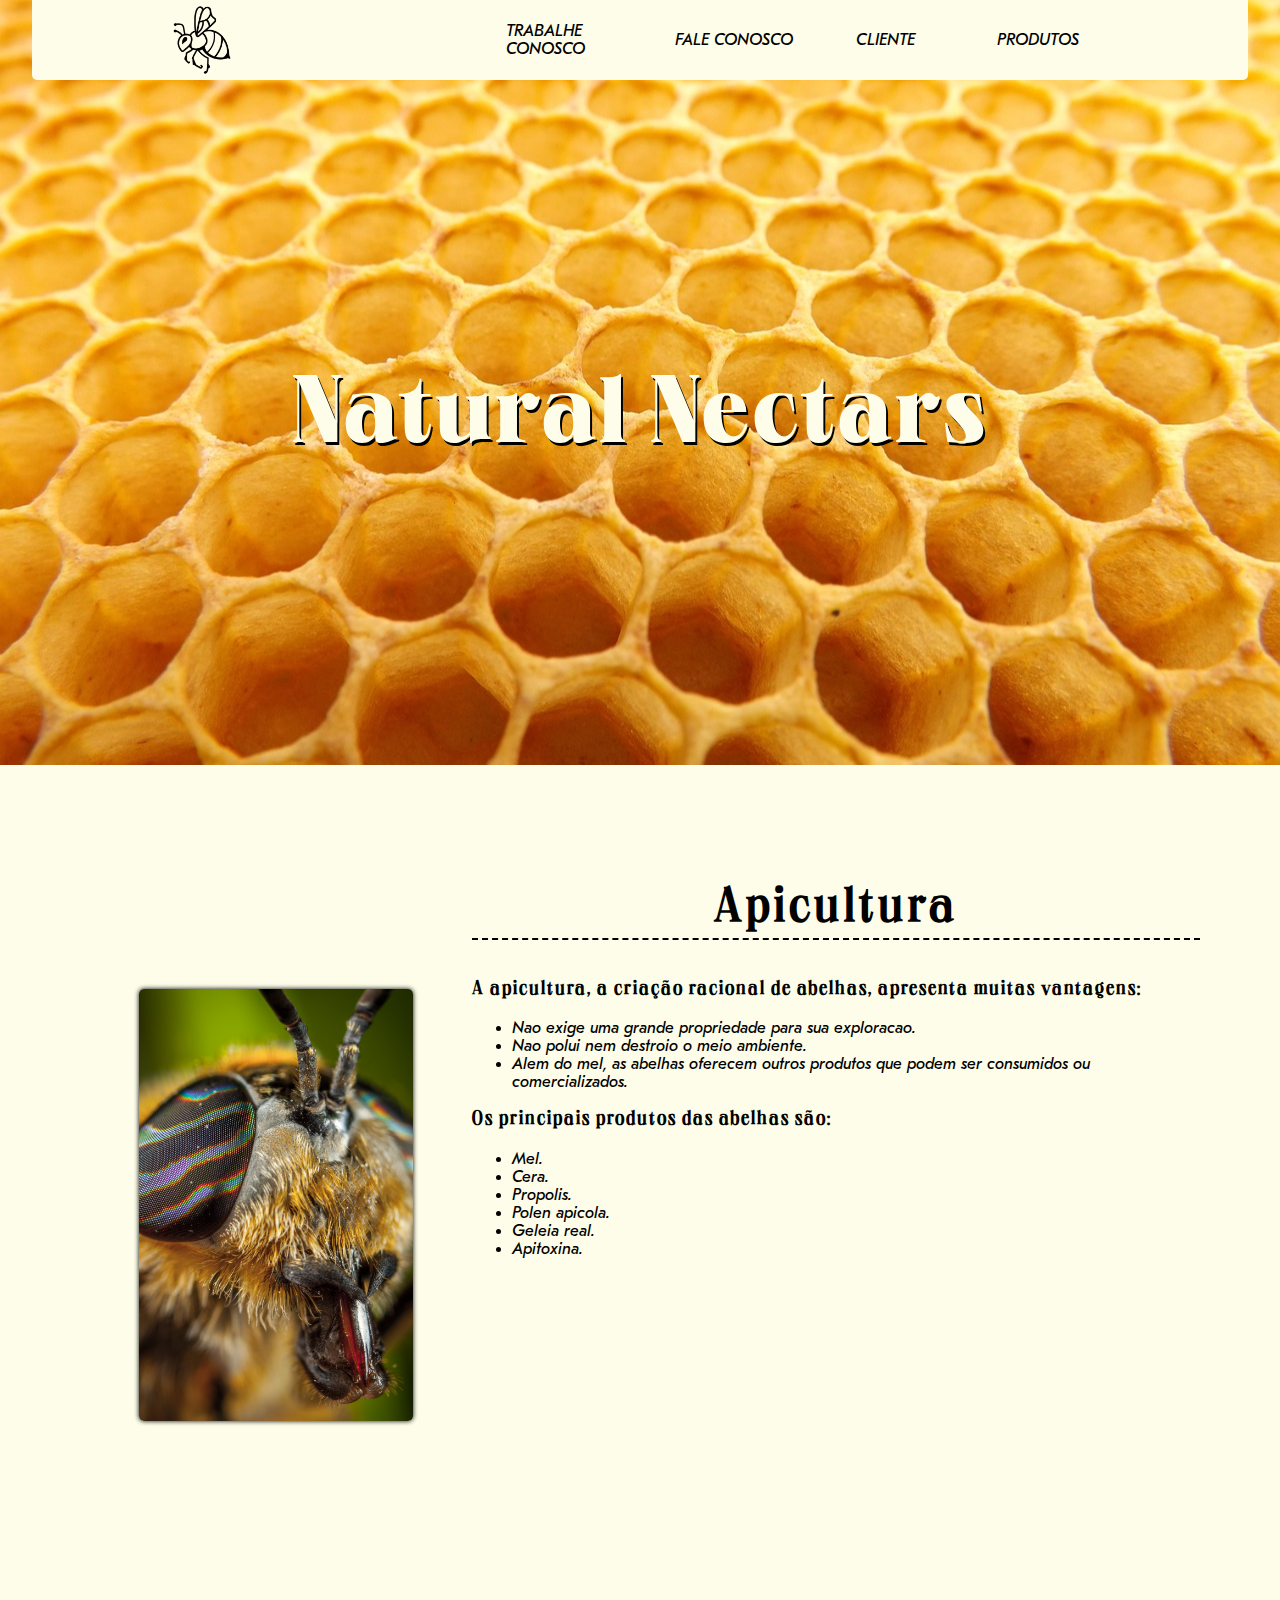
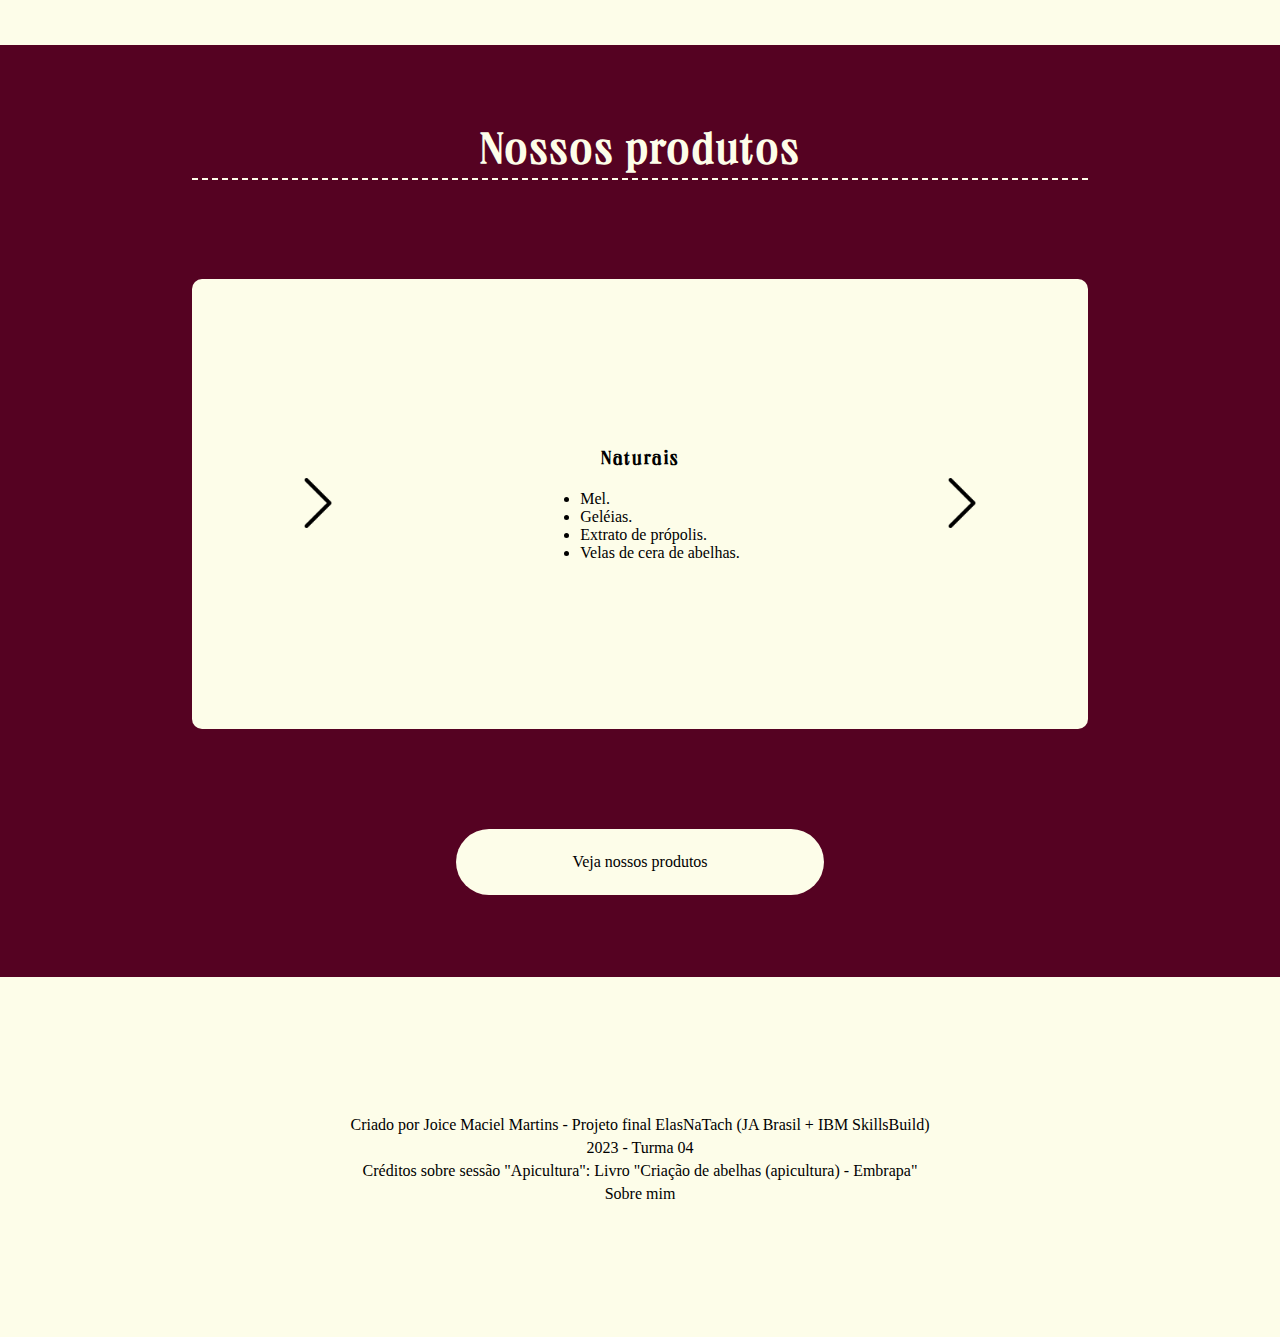
==== index.html @ b68b7474 "adicionado imagens de produtos" ====
<!DOCTYPE html>
<html lang="pt-br">
<head>
    <meta charset="UTF-8">
    <meta name="viewport" content="width=device-width, initial-scale=1.0">
    <link rel="shortcut icon" href="pets/foto perfil.png">

    <link rel="stylesheet" href="assets/estilos/root/root.css">

    <!-- Estilo cabeçalho -->
    <link rel="stylesheet" href="assets/estilos/cabecalho/cabecalho.css">
    <link rel="stylesheet" href="assets/estilos/cabecalho/menu-navegacao.css">
    <link rel="stylesheet" href="assets/estilos/cabecalho/menu-navegacao-lista.css">
    <link rel="stylesheet" href="assets/estilos/cabecalho/cabecalho-img.css">
    <link rel="stylesheet" href="assets/estilos/cabecalho/menu-navegacao-lista__item.css">
    <link rel="stylesheet" href="assets/estilos/cabecalho/container-titulo.css">
    <link rel="stylesheet" href="assets/estilos/cabecalho/titulo-pagina.css">

    <!-- Estilo apicultura -->
    <link rel="stylesheet" href="assets/estilos/index/apicultura/apicultura.css">
    <link rel="stylesheet" href="assets/estilos/index/apicultura/apicultura-texto.css">
    <link rel="stylesheet" href="assets/estilos/index/apicultura/apicultura-titulo.css">
    <link rel="stylesheet" href="assets/estilos/index/apicultura/container-descricao-apicultura.css">
    <link rel="stylesheet" href="assets/estilos/index/apicultura/container-imagem-abelha.css">
    <link rel="stylesheet" href="assets/estilos/index/apicultura/imagem-abelha.css">
    <link rel="stylesheet" href="assets/estilos/index/apicultura/lista-produtos-abelha__item.css">
    <link rel="stylesheet" href="assets/estilos/index/apicultura/lista-vantagens__item.css">

    <!-- Estilo nossos produtos -->
    <link rel="stylesheet" href="assets/estilos/index/nossos-produtos/nossos-produtos.css">
    <link rel="stylesheet" href="assets/estilos/index/nossos-produtos/nossos-produtos__titulo.css">
    <link rel="stylesheet" href="assets/estilos/index/nossos-produtos/container-produtos.css">
    <link rel="stylesheet" href="assets/estilos/index/nossos-produtos/container-slider.css">
    <link rel="stylesheet" href="assets/estilos/index/nossos-produtos/container-produto.css">
    <link rel="stylesheet" href="assets/estilos/index/nossos-produtos/veja-nossos-produtos.css">
    <link rel="stylesheet" href="assets/estilos/index/nossos-produtos/veja-nossos-produtos__link.css">
    <link rel="stylesheet" href="assets/estilos/index/nossos-produtos/imagem-produto1.css">
    <link rel="stylesheet" href="assets/estilos/index/nossos-produtos/titulo-naturais.css">
    <link rel="stylesheet" href="assets/estilos/index/nossos-produtos/button.css">

    <!-- Estilo rodapé-->
    <link rel="stylesheet" href="assets/estilos/rodape/rodape.css">
    <link rel="stylesheet" href="assets/estilos/rodape/container-rodape.css">

    <title>Natural Nectars</title>
</head>
<body>
    <header class="cabecalho">
        <nav class="menu-navegacao">
            <img src="assets/imagens/bee.png" class="cabecalho-img">

            <ul class="menu-navegacao-lista">
                <li class="menu-navegacao-lista__item"><a href="trabalhe-conosco.html">Trabalhe conosco</a></li>
                <li class="menu-navegacao-lista__item"><a href="fale-conosco.html">Fale conosco</a></li>
                <li class="menu-navegacao-lista__item"><a href="cliente.html">Cliente</a></li>
                <li class="menu-navegacao-lista__item"><a href="produtos.html">Produtos</a></li>
            </ul>
        </nav>
        <div class="container-titulo">
            <h1 class="titulo-pagina">Natural Nectars</h1>
        </div>
    </header>
    <main>
        <article class="apicultura">
            <div class="container-imagem-abelha">
                <div class="imagem-abelha"></div>
            </div>
            <div class="container-descricao-apicultura">
                <h2 class="apicultura-titulo">Apicultura</h2>
                <h3 class="vantagens-titulo">
                    A apicultura, a criação racional de abelhas, apresenta muitas vantagens:
                </h3>
                <ul class="lista-vantagens">
                    <li class="lista-vantagens__item">
                        Não exige uma grande propriedade para sua exploração.
                    </li>
                    <li class="lista-vantagens__item">
                        Não polui nem destróio o meio ambiente.
                    </li>
                    <li class="lista-vantagens__item">
                        Além do mel, as abelhas oferecem outros produtos que podem ser consumidos ou comercializados.
                    </li>
                </ul>
                <h3 class="principais-produtos-titulo">
                    Os principais produtos das abelhas são:
                </h3>
                <ul class="lista-produtos-abelha">
                    <li class="lista-produtos-abelha__item">Mel.</li>
                    <li class="lista-produtos-abelha__item">Cera.</li>
                    <li class="lista-produtos-abelha__item">Própolis.</li>
                    <li class="lista-produtos-abelha__item">Pólen apícola.</li>
                    <li class="lista-produtos-abelha__item">Geléia real.</li>
                    <li class="lista-produtos-abelha__item">Apitoxina.</li>
                </ul>
            </div>
        </article>

        <article class="nossos-produtos">
            <h2 class="nossos-produtos__titulo">Nossos produtos</h2>

            <div class="container-slider">
                <button><img src="assets/imagens/proximo.png"></button>
                <div class="container-produtos">
                    <div class="container-produto">
                        <div class="container-imagem-produto">
                            <div class="imagem-produto1"></div>
                        </div>
                        <div class="container-descricao">
                            <h3 class="titulo-naturais">Naturais</h3>
                            <ul>
                                <li>Mel.</li>
                                <li>Geléias.</li>
                                <li>Extrato de própolis.</li>
                                <li>Velas de cera de abelhas.</li>
                            </ul>
                        </div>
                    </div>
                </div>
                <button><img src="assets/imagens/proximo.png" width="100px"></button>
            </div>

            <div class="veja-nossos-produtos">
                <a class="veja-nossos-produtos__link">Veja nossos produtos</a>
            </div>
        </article>
    </main>
    <footer class="rodape">
        <div class="container-rodape">
            <p>Criado por Joice Maciel Martins - Projeto final ElasNaTach (JA Brasil + IBM SkillsBuild)</p>
            <p>2023 - Turma 04</p>
            <p>Créditos sobre sessão "Apicultura": Livro "Criação de abelhas (apicultura) - Embrapa"</p>
            <p>Sobre mim</p>
        </div>
    </footer>
</body>
</html>
---- assets/estilos/root/root.css ----
body {
    margin: 0;
    box-sizing: border-box;
    background-color: #fdfde9;
}

h1, h2, h3 {
    font-family: 'PPNeueWorld-regular';
}

h3 {
    letter-spacing: 2px;
}

@font-face {
    font-family: 'PPNeueWorld-regular';
    src: url(../../../fonts/PPNeueWorld-Regular.otf);
}
---- assets/estilos/cabecalho/cabecalho.css ----
.cabecalho {
    height: 85vh;
    background-image: url(../../imagens/honeycomb-530987_1280.jpg);
    background-position: center;
    background-size: cover;
    display: flex;
    flex-direction: column;
    align-items: center;
}
---- assets/estilos/cabecalho/menu-navegacao.css ----
.menu-navegacao {
    display: flex;
    align-items: center;
    background-color: #fdfde9;
    width: 95%;
    height: 80px;
    border-bottom-left-radius: 5px;
    border-bottom-right-radius: 5px;
    justify-content: space-around;
}
---- assets/estilos/cabecalho/menu-navegacao-lista.css ----
.menu-navegacao-lista {
    display: flex;
    list-style-type: none;
    padding-left: 0;
    width: 50%;
}
---- assets/estilos/cabecalho/cabecalho-img.css ----
.cabecalho-img {
    width: 70px;
    height: 70px;
}
---- assets/estilos/cabecalho/menu-navegacao-lista__item.css ----
.menu-navegacao-lista__item {
    width: calc(100% / 4);
    display: flex;
    justify-content: center;
    align-items: center;
    font-family: 'GT-Eest-regular';
    text-transform: uppercase;
}

.menu-navegacao-lista__item a {
    text-decoration: none;
    color: black;
}

.menu-navegacao-lista__item a:visited {
    text-decoration: none;
    color: black;
}

@font-face {
    font-family: "GT-Eest-regular";
    src: url(../../fonts/GT-Eesti-Text-Regular-Italic-Trial.woff2);
}
---- assets/estilos/cabecalho/container-titulo.css ----
.container-titulo {
    flex-grow: 1;
    display: flex;
    align-items: center;
    justify-content: center;
}
---- assets/estilos/cabecalho/titulo-pagina.css ----
.titulo-pagina {
    font-family: 'PPNeueWorld-ultra';
    letter-spacing: 3px;
    text-align: center;
    font-size: 6rem;
    color: #fdfde9;
    text-shadow: 2px 3px 0px black;
}

@font-face {
    font-family: 'PPNeueWorld-ultra';
    src: url(../../fonts/PPNeueWorld-SemiCondensedUltrabold.otf);
}

@media screen and (max-width: 480px) {
    .titulo-pagina {
        font-size: 2rem;
    }
}
---- assets/estilos/index/apicultura/apicultura.css ----
.apicultura {
    padding: 5rem;
    display: flex;
    height: 80vh;
}
---- assets/estilos/index/apicultura/apicultura-titulo.css ----
.apicultura-titulo {
    font-family: 'PPNeueWorld-regular';
    letter-spacing: 5px;
    font-size: 3rem;
    text-align: center;
    border-bottom: 2px dashed black;
}

@font-face {
    font-family: 'PPNeueWorld-regular';
    src: url(../../../fonts/PPNeueWorld-Regular.otf);
}
---- assets/estilos/index/apicultura/container-descricao-apicultura.css ----
.container-descricao-apicultura {
    width: 65%;
}
---- assets/estilos/index/apicultura/container-imagem-abelha.css ----
.container-imagem-abelha {
    width: 35%;
    display: flex;
    justify-content: center;
    align-items: center;
}
---- assets/estilos/index/apicultura/imagem-abelha.css ----
.imagem-abelha {
    width: 70%;
    height: 60%;
    background-image: url(../../../imagens/pexels-egor-kamelev-774242.jpg);
    background-position: center;
    background-size: cover;
    border-radius: 5px;
    box-shadow: 0px 0px 5px black;
}
---- assets/estilos/index/apicultura/lista-produtos-abelha__item.css ----
.lista-produtos-abelha__item {
    font-family: "GT-Eest-regular";

}

@font-face {
    font-family: "GT-Eest-regular";
    src: url(../../../fonts/GT-Eesti-Text-Regular-Italic-Trial.woff2);
}
---- assets/estilos/index/apicultura/lista-vantagens__item.css ----
.lista-vantagens__item {
    font-family: "GT-Eest-regular";
}

@font-face {
    font-family: "GT-Eest-regular";
    src: url(../../fonts/GT-Eesti-Text-Regular-Italic-Trial.woff2);
}
---- assets/estilos/index/nossos-produtos/nossos-produtos.css ----
.nossos-produtos {
    display: flex;
    flex-direction: column;
    justify-content:space-around;
    align-items: center;
    height: 100vh;
    background-color: #550222;
    padding-bottom: 2rem;
}
---- assets/estilos/index/nossos-produtos/nossos-produtos__titulo.css ----
.nossos-produtos__titulo {
    color: #fdfde9;
    font-size: 2.7rem;
    letter-spacing: 3px;
    margin-bottom: 0;
    width: 70%;
    text-align: center;
    border-bottom: 2px dashed #fdfde9;
}
---- assets/estilos/index/nossos-produtos/container-produtos.css ----
.container-produto {
    width: 100%;
}
---- assets/estilos/index/nossos-produtos/container-slider.css ----
.container-slider {
        display: flex;
        background-color: #fdfde9;
        border-radius: 10px;
        width: 70%;
        height: 50%;
        align-items: center;
        justify-content: space-around;
}
---- assets/estilos/index/nossos-produtos/container-produto.css ----
.container-produto {
    display: flex;
}
---- assets/estilos/index/nossos-produtos/veja-nossos-produtos.css ----
.veja-nossos-produtos {
  width: 25%;
  background-color: #fdfde9;
  padding: 1.5rem;
  border-radius: 100px;
  display: flex;
  justify-content: center;
}
---- assets/estilos/index/nossos-produtos/imagem-produto1.css ----
.imagem-produto1 {
    width: 100%;
    height: 100px;
    background-image: url(../../../imagens/honeycomb-530987_1280.jpg);
    background-size: cover;
}
---- assets/estilos/index/nossos-produtos/titulo-naturais.css ----
.titulo-naturais {
    text-align: center;
}
---- assets/estilos/index/nossos-produtos/button.css ----
button{
    background: transparent;
    border: none;
}

button img {
    width: 50px;
    height: 50px;
}
---- assets/estilos/rodape/rodape.css ----
.rodape {
    height: 40vh;
    display: flex;
    justify-content: center;
    align-items: center;
    background-color: #fdfde9;
}
---- assets/estilos/rodape/container-rodape.css ----
.container-rodape {
    display: flex;
    flex-direction: column;
    align-items: center;
    justify-content: center;
}

.container-rodape p {
    margin: 0;
    margin-top: 5px;
}
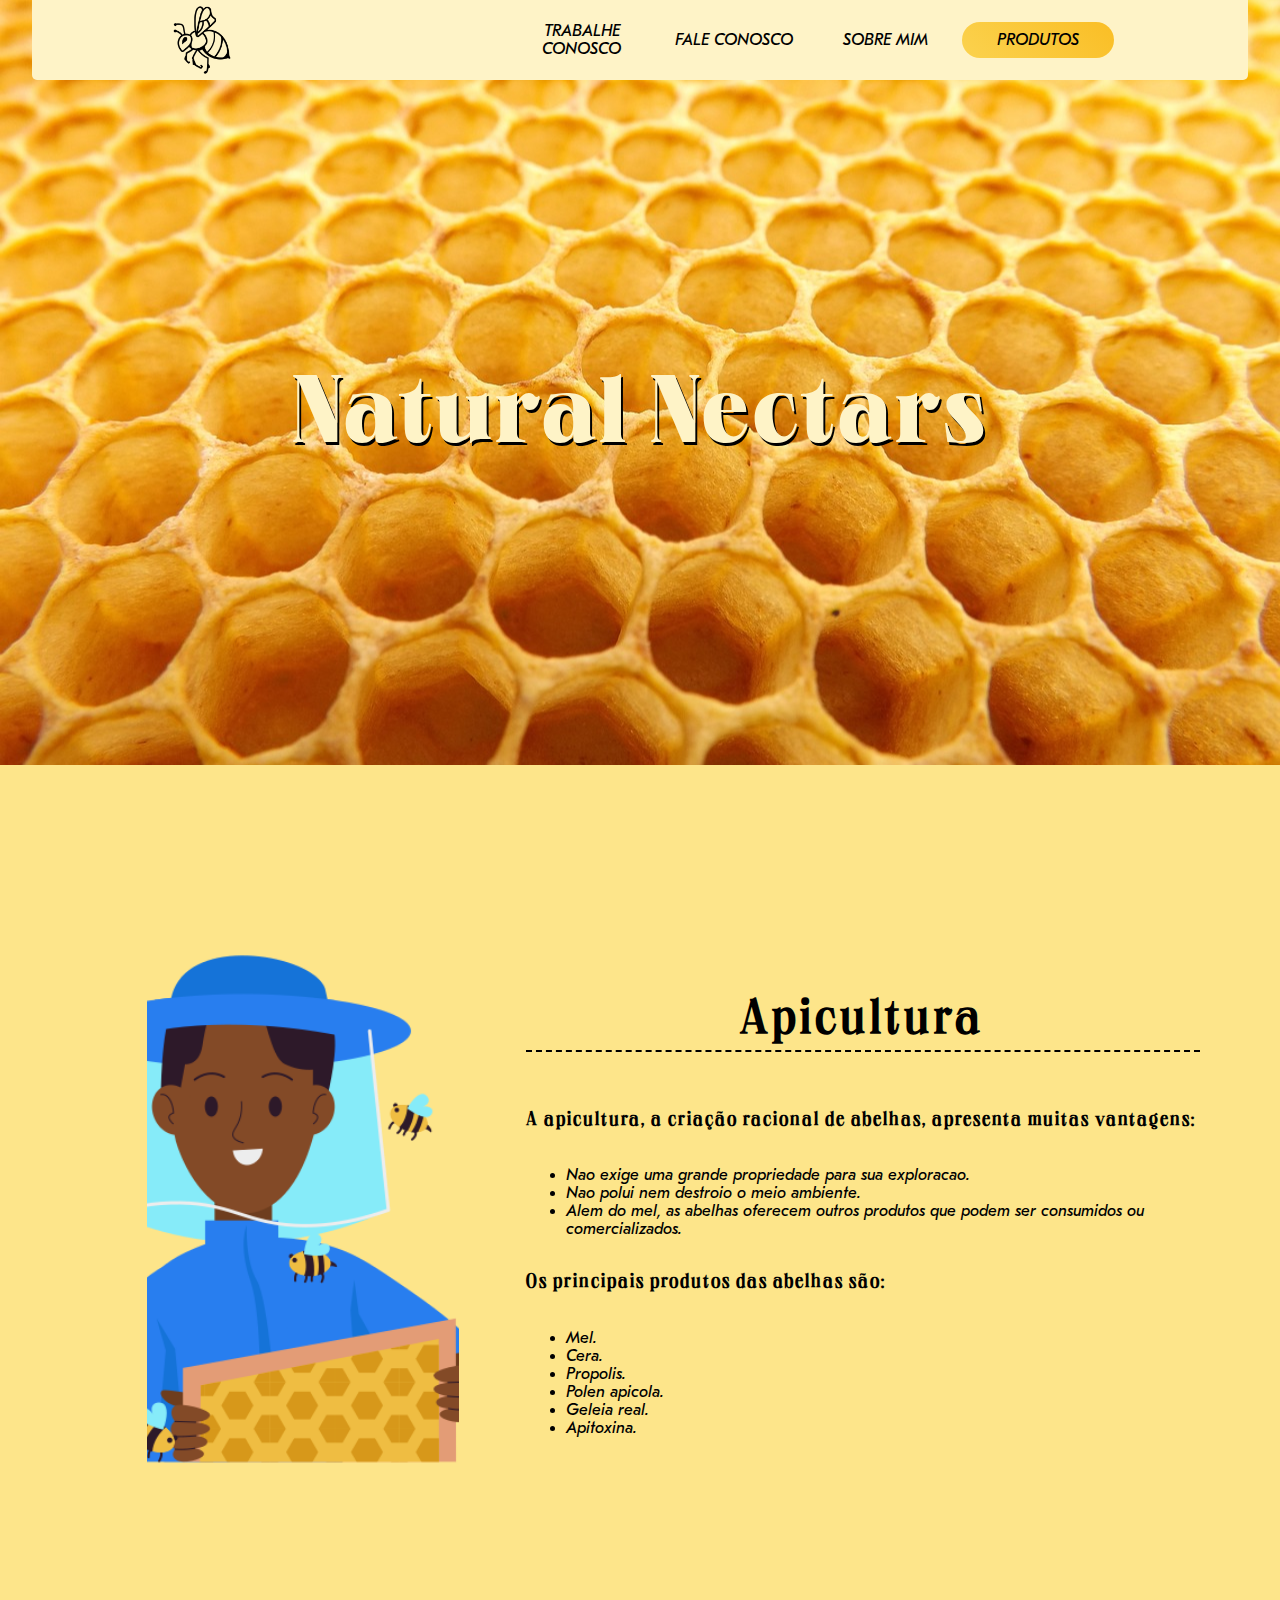
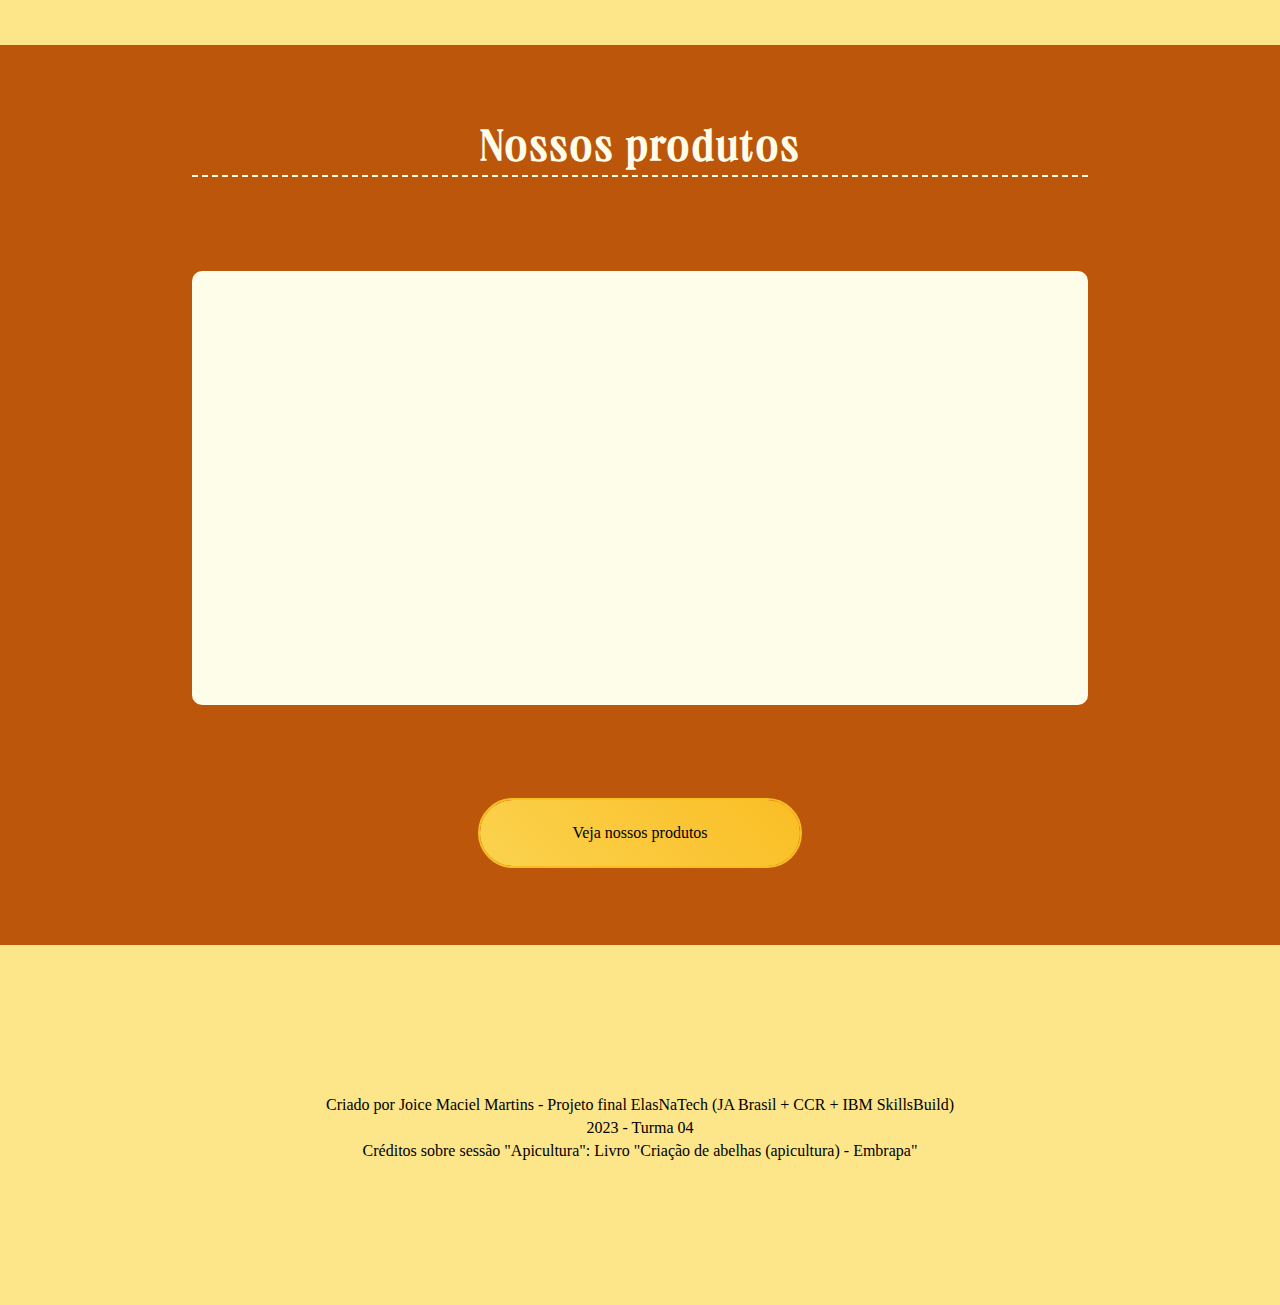
==== commit 0bb689ad: "feito responsivo para mibile do index" ====
--- a/index.html
+++ b/index.html
@@ -2,7 +2,7 @@
 <html lang="pt-br">
 <head>
     <meta charset="UTF-8">
-    <meta name="viewport" content="width=device-width, initial-scale=1.0">
+    <meta name="viewport" content="width=device-width, initial-scale=1, minimum-scale=1">
     <link rel="shortcut icon" href="pets/foto perfil.png">
 
     <link rel="stylesheet" href="assets/estilos/root/root.css">
@@ -25,6 +25,8 @@
     <link rel="stylesheet" href="assets/estilos/index/apicultura/imagem-abelha.css">
     <link rel="stylesheet" href="assets/estilos/index/apicultura/lista-produtos-abelha__item.css">
     <link rel="stylesheet" href="assets/estilos/index/apicultura/lista-vantagens__item.css">
+    <link rel="stylesheet" href="assets/estilos/index/apicultura/vantagens-titulo.css">
+    <link rel="stylesheet" href="assets/estilos/index/apicultura/principais-produtos-titulo.css">
 
     <!-- Estilo nossos produtos -->
     <link rel="stylesheet" href="assets/estilos/index/nossos-produtos/nossos-produtos.css">
@@ -42,6 +44,9 @@
     <link rel="stylesheet" href="assets/estilos/rodape/rodape.css">
     <link rel="stylesheet" href="assets/estilos/rodape/container-rodape.css">
 
+    <!-- Estilo mobile menu -->
+    <link rel="stylesheet" href="assets/estilos/cabecalho/mobile-menu.css">
+
     <title>Natural Nectars</title>
 </head>
 <body>
@@ -49,10 +54,16 @@
         <nav class="menu-navegacao">
             <img src="assets/imagens/bee.png" class="cabecalho-img">
 
+            <div class="mobile-menu">
+                <div class="line1"></div>
+                <div class="line2"></div>
+                <div class="line3"></div>
+            </div>
+
             <ul class="menu-navegacao-lista">
-                <li class="menu-navegacao-lista__item"><a href="trabalhe-conosco.html">Trabalhe conosco</a></li>
+                <li class="menu-navegacao-lista__item"><a href="trabalhe-conosco.html">Trabalhe</a><a>conosco</a></li>
                 <li class="menu-navegacao-lista__item"><a href="fale-conosco.html">Fale conosco</a></li>
-                <li class="menu-navegacao-lista__item"><a href="cliente.html">Cliente</a></li>
+                <li class="menu-navegacao-lista__item"><a href="cliente.html">Sobre mim</a></li>
                 <li class="menu-navegacao-lista__item"><a href="produtos.html">Produtos</a></li>
             </ul>
         </nav>
@@ -99,24 +110,8 @@
             <h2 class="nossos-produtos__titulo">Nossos produtos</h2>
 
             <div class="container-slider">
-                <button><img src="assets/imagens/proximo.png"></button>
-                <div class="container-produtos">
-                    <div class="container-produto">
-                        <div class="container-imagem-produto">
-                            <div class="imagem-produto1"></div>
-                        </div>
-                        <div class="container-descricao">
-                            <h3 class="titulo-naturais">Naturais</h3>
-                            <ul>
-                                <li>Mel.</li>
-                                <li>Geléias.</li>
-                                <li>Extrato de própolis.</li>
-                                <li>Velas de cera de abelhas.</li>
-                            </ul>
-                        </div>
-                    </div>
+                
                 </div>
-                <button><img src="assets/imagens/proximo.png" width="100px"></button>
             </div>
 
             <div class="veja-nossos-produtos">
@@ -126,11 +121,11 @@
     </main>
     <footer class="rodape">
         <div class="container-rodape">
-            <p>Criado por Joice Maciel Martins - Projeto final ElasNaTach (JA Brasil + IBM SkillsBuild)</p>
+            <p>Criado por Joice Maciel Martins - Projeto final ElasNaTech (JA Brasil + CCR + IBM SkillsBuild)</p>
             <p>2023 - Turma 04</p>
             <p>Créditos sobre sessão "Apicultura": Livro "Criação de abelhas (apicultura) - Embrapa"</p>
-            <p>Sobre mim</p>
         </div>
     </footer>
+    <script src="javascript/menu-mobile.js"></script>
 </body>
 </html>--- a/assets/estilos/root/root.css
+++ b/assets/estilos/root/root.css
@@ -1,7 +1,7 @@
 body {
     margin: 0;
     box-sizing: border-box;
-    background-color: #fdfde9;
+    overflow-x: hidden;
 }
 
 h1, h2, h3 {
--- a/assets/estilos/cabecalho/cabecalho.css
+++ b/assets/estilos/cabecalho/cabecalho.css
@@ -6,4 +6,10 @@
     display: flex;
     flex-direction: column;
     align-items: center;
+}
+
+@media screen and (max-width: 767px) {
+    .cabecalho {
+        height: 90vh;
+    }
 }--- a/assets/estilos/cabecalho/menu-navegacao.css
+++ b/assets/estilos/cabecalho/menu-navegacao.css
@@ -1,7 +1,7 @@
 .menu-navegacao {
     display: flex;
     align-items: center;
-    background-color: #fdfde9;
+    background-color: #fef3c7;
     width: 95%;
     height: 80px;
     border-bottom-left-radius: 5px;
--- a/assets/estilos/cabecalho/menu-navegacao-lista__item.css
+++ b/assets/estilos/cabecalho/menu-navegacao-lista__item.css
@@ -1,6 +1,7 @@
 .menu-navegacao-lista__item {
-    width: calc(100% / 4);
+    width: calc(100% / 3);
     display: flex;
+    flex-direction: column;
     justify-content: center;
     align-items: center;
     font-family: 'GT-Eest-regular';
@@ -10,6 +11,7 @@
 .menu-navegacao-lista__item a {
     text-decoration: none;
     color: black;
+    width: fit-content;
 }
 
 .menu-navegacao-lista__item a:visited {
@@ -17,6 +19,11 @@
     color: black;
 }
 
+.menu-navegacao-lista__item:nth-child(4) {
+    background-image: linear-gradient(45deg, #fbd24e, #fabe25);
+    border-radius: 100px;
+}
+
 @font-face {
     font-family: "GT-Eest-regular";
     src: url(../../fonts/GT-Eesti-Text-Regular-Italic-Trial.woff2);
--- a/assets/estilos/cabecalho/titulo-pagina.css
+++ b/assets/estilos/cabecalho/titulo-pagina.css
@@ -3,7 +3,7 @@
     letter-spacing: 3px;
     text-align: center;
     font-size: 6rem;
-    color: #fdfde9;
+    color: #fef3c7;
     text-shadow: 2px 3px 0px black;
 }
 
@@ -12,8 +12,8 @@
     src: url(../../fonts/PPNeueWorld-SemiCondensedUltrabold.otf);
 }
 
-@media screen and (max-width: 480px) {
+@media screen and (max-width: 767px) {
     .titulo-pagina {
-        font-size: 2rem;
+        font-size: 5rem;
     }
 }--- a/assets/estilos/index/apicultura/apicultura.css
+++ b/assets/estilos/index/apicultura/apicultura.css
@@ -2,4 +2,15 @@
     padding: 5rem;
     display: flex;
     height: 80vh;
+    background-color: #fde58a;
+}
+
+@media screen and (max-width: 767px) {
+    .apicultura {
+        padding: 1rem;
+        flex-direction: column;
+        align-items: center;
+        justify-content: center;
+        height: 100vh;
+    }
 }--- a/assets/estilos/index/apicultura/apicultura-titulo.css
+++ b/assets/estilos/index/apicultura/apicultura-titulo.css
@@ -9,4 +9,10 @@
 @font-face {
     font-family: 'PPNeueWorld-regular';
     src: url(../../../fonts/PPNeueWorld-Regular.otf);
+}
+
+@media screen and (max-width: 767px) {
+    .apicultura-titulo{
+        margin-top: 0;
+    }
 }--- a/assets/estilos/index/apicultura/container-descricao-apicultura.css
+++ b/assets/estilos/index/apicultura/container-descricao-apicultura.css
@@ -1,3 +1,13 @@
 .container-descricao-apicultura {
     width: 65%;
+    display: flex;
+    flex-direction: column;
+    justify-content: center;
+}
+
+@media screen and (max-width: 767px) {
+    .container-descricao-apicultura{
+        width: 100%;
+        height: min-content;
+    }
 }--- a/assets/estilos/index/apicultura/container-imagem-abelha.css
+++ b/assets/estilos/index/apicultura/container-imagem-abelha.css
@@ -1,6 +1,14 @@
 .container-imagem-abelha {
-    width: 35%;
+    width: 43%;
     display: flex;
     justify-content: center;
     align-items: center;
+}
+
+@media screen and (max-width: 767px) {
+    .container-imagem-abelha {
+        height: 30%;
+        margin-bottom: 1rem;
+        width: 60%;
+    }
 }--- a/assets/estilos/index/apicultura/imagem-abelha.css
+++ b/assets/estilos/index/apicultura/imagem-abelha.css
@@ -1,9 +1,14 @@
 .imagem-abelha {
     width: 70%;
-    height: 60%;
-    background-image: url(../../../imagens/pexels-egor-kamelev-774242.jpg);
+    height: 80%;
+    background-image: url(../../../imagens/colmeia.png);
     background-position: center;
     background-size: cover;
-    border-radius: 5px;
-    box-shadow: 0px 0px 5px black;
+}
+
+@media screen and (max-width: 767px) {
+    .imagem-abelha{
+        width: 100%;
+        height: 100%;
+    }
 }--- a/assets/estilos/index/apicultura/vantagens-titulo.css
+++ b/assets/estilos/index/apicultura/vantagens-titulo.css
@@ -0,0 +1,5 @@
+@media screen and (max-width: 767px) {
+    .vantagens-titulo{
+        margin-bottom: 0;
+    }
+}--- a/assets/estilos/index/apicultura/principais-produtos-titulo.css
+++ b/assets/estilos/index/apicultura/principais-produtos-titulo.css
@@ -0,0 +1,5 @@
+@media screen and (max-width: 767px) {
+    .principais-produtos-titulo {
+        margin-bottom: 0;
+    }
+}--- a/assets/estilos/index/nossos-produtos/nossos-produtos.css
+++ b/assets/estilos/index/nossos-produtos/nossos-produtos.css
@@ -1,9 +1,10 @@
 .nossos-produtos {
+    box-sizing: border-box;
     display: flex;
     flex-direction: column;
     justify-content:space-around;
     align-items: center;
     height: 100vh;
-    background-color: #550222;
+    background-color: #bc560a;
     padding-bottom: 2rem;
 }--- a/assets/estilos/index/nossos-produtos/container-slider.css
+++ b/assets/estilos/index/nossos-produtos/container-slider.css
@@ -6,4 +6,10 @@
         height: 50%;
         align-items: center;
         justify-content: space-around;
+}
+
+@media screen and (max-width: 767px) {
+        .container-slider{
+                width: 96%;
+        }
 }--- a/assets/estilos/index/nossos-produtos/veja-nossos-produtos.css
+++ b/assets/estilos/index/nossos-produtos/veja-nossos-produtos.css
@@ -1,8 +1,20 @@
 .veja-nossos-produtos {
   width: 25%;
-  background-color: #fdfde9;
   padding: 1.5rem;
   border-radius: 100px;
   display: flex;
   justify-content: center;
+  background-image: linear-gradient(45deg, #fbd24e, #fabe25);
+  outline: 2px solid #fabe25;
+  box-sizing: border-box;
+}
+
+.veja-nossos-produtos:hover {
+  outline: 3px solid white;
+}
+
+@media screen and (max-width: 767px){
+  .veja-nossos-produtos {
+    width: 80%;
+  }
 }--- a/assets/estilos/rodape/rodape.css
+++ b/assets/estilos/rodape/rodape.css
@@ -3,5 +3,5 @@
     display: flex;
     justify-content: center;
     align-items: center;
-    background-color: #fdfde9;
+    background-color: #fde58a;
 }--- a/assets/estilos/rodape/container-rodape.css
+++ b/assets/estilos/rodape/container-rodape.css
@@ -8,4 +8,13 @@
 .container-rodape p {
     margin: 0;
     margin-top: 5px;
+}
+
+@media screen and (max-width: 767px) {
+    .container-rodape{
+        width: 80%;
+    }
+    .container-rodape p {
+        text-align: center;
+    }
 }--- a/assets/estilos/cabecalho/mobile-menu.css
+++ b/assets/estilos/cabecalho/mobile-menu.css
@@ -0,0 +1,59 @@
+.mobile-menu div {
+    width: 32px;
+    height: 3.3px;
+    border-radius: 100px;
+    background: #000;
+    margin: 8px;
+    transition: 0.3s;
+  }
+
+  body {
+    overflow-x:hidden;
+  }
+
+  .mobile-menu {
+    display: none;
+    cursor: pointer;
+  }
+
+  @media (max-width: 767px) {
+    body {
+      overflow-x:hidden;
+    }
+    .menu-navegacao-lista {
+      position: absolute;
+      top: 8vh;
+      right: 0;
+      width: 100vw;
+      height: 92vh;
+      background-color: #23232e;
+      flex-direction: column;
+      align-items: center;
+      justify-content: space-around;
+      transform: translateX(100%);
+      transition: transform 0.3s ease-in;
+    }
+    .menu-navegacao-lista li {
+      margin-left: 0;
+    
+    }
+    .mobile-menu {
+      display: block;
+    }
+  }
+  
+  .menu-navegacao-lista.active {
+    transform: translateX(0);
+  }
+  
+  .mobile-menu.active .line1 {
+    transform: rotate(-45deg) translate(-8px, 8px);
+  }
+  
+  .mobile-menu.active .line2 {
+    opacity: 0;
+  }
+  
+  .mobile-menu.active .line3 {
+    transform: rotate(45deg) translate(-5px, -7px);
+  }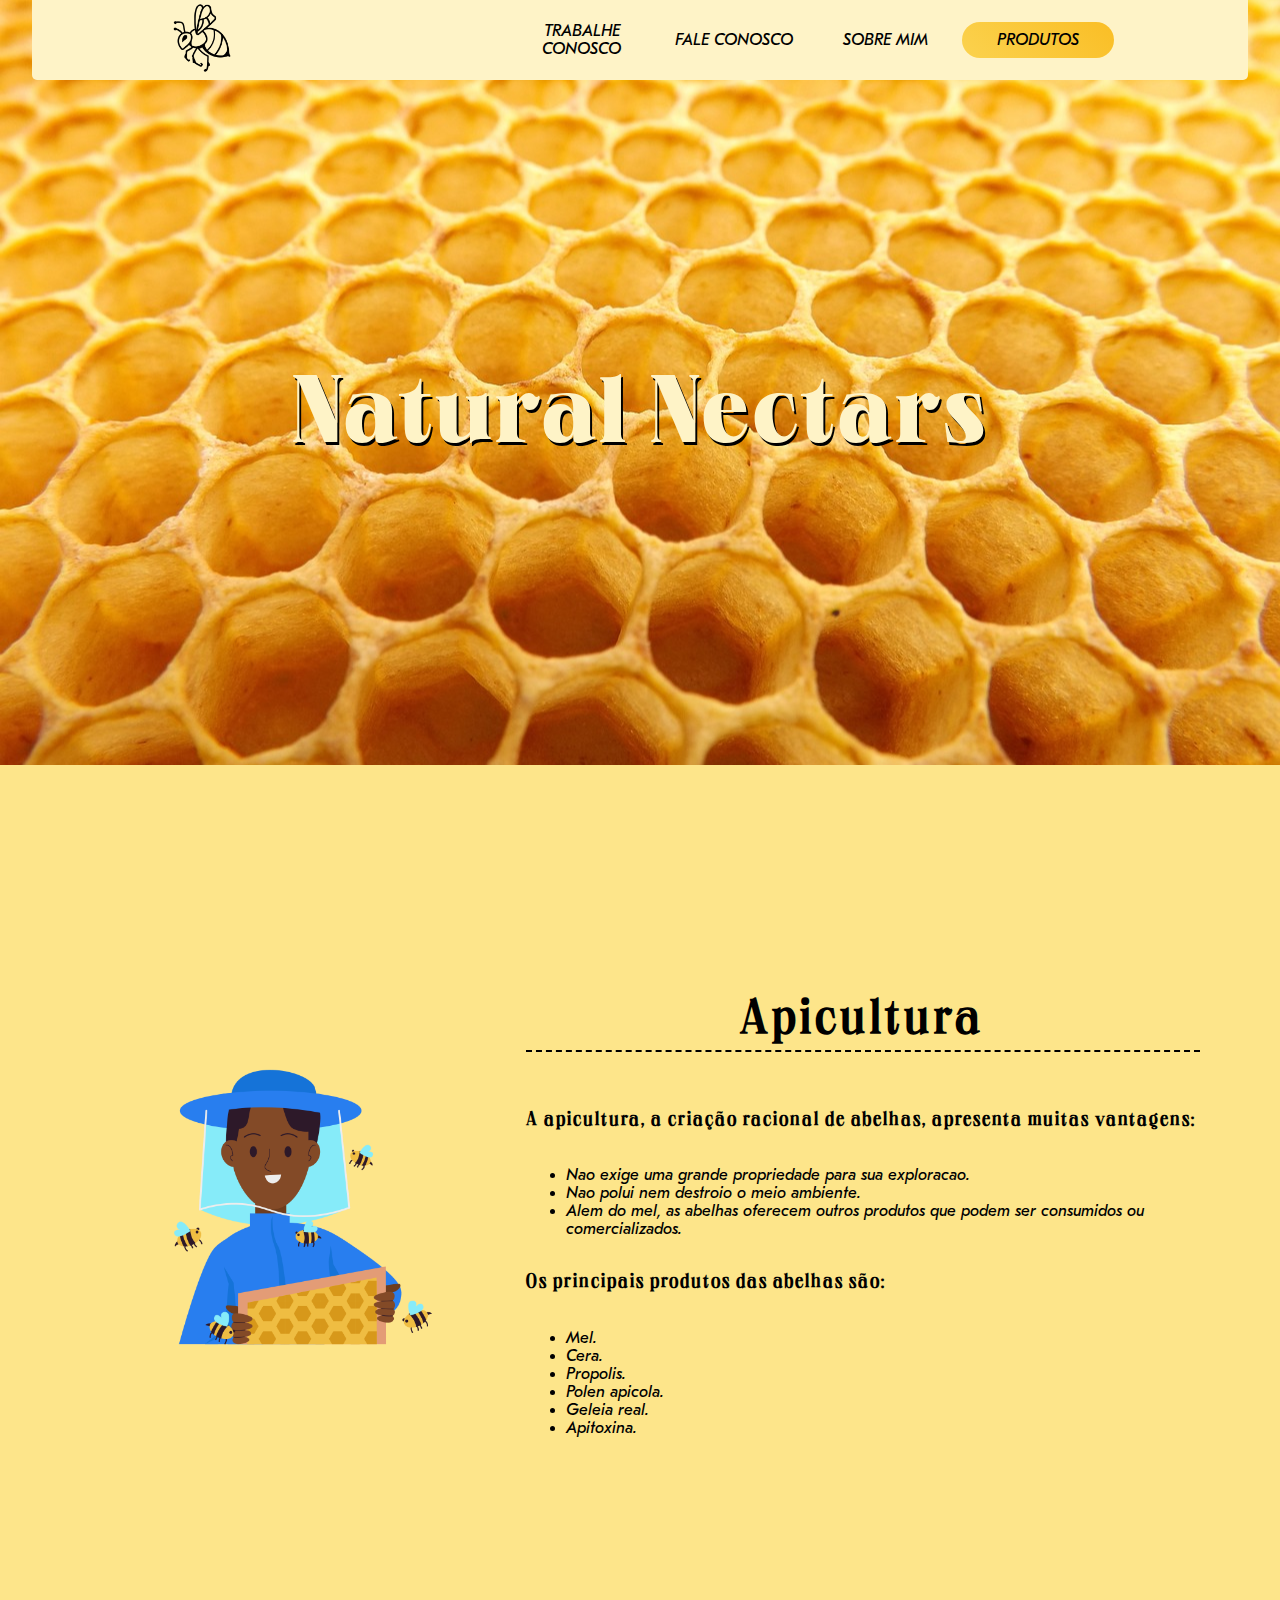
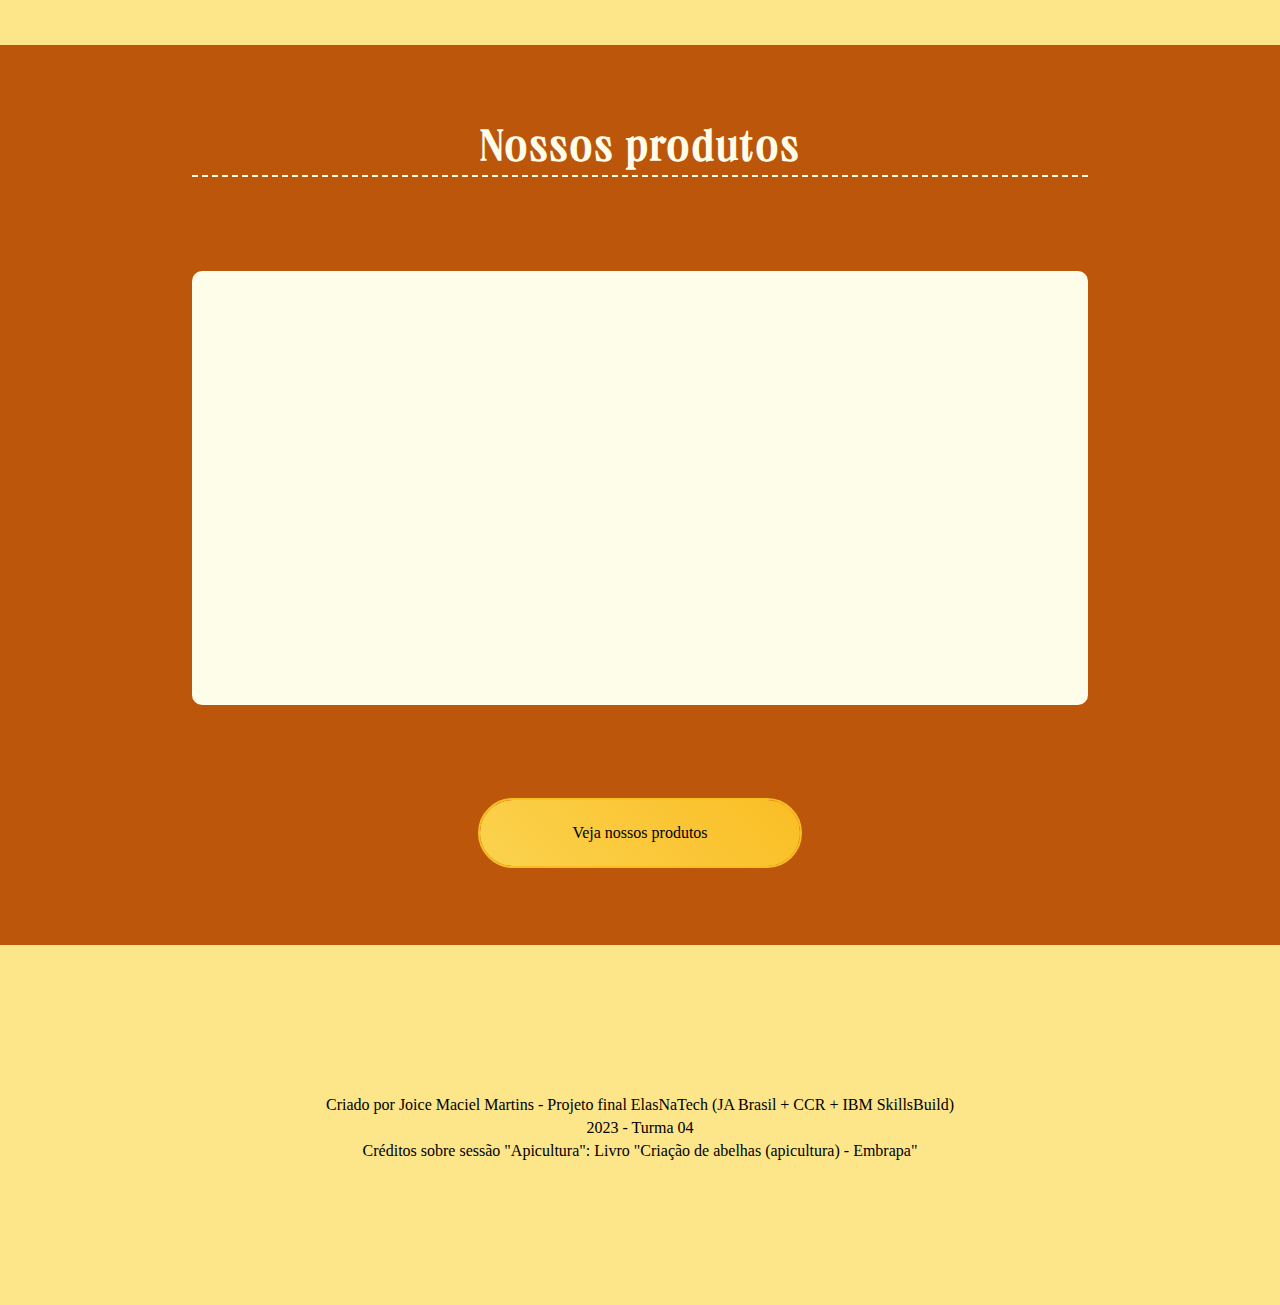
==== commit 37dcc40d: "fale conosco e trabalhe conosco finalizados" ====
--- a/index.html
+++ b/index.html
@@ -52,7 +52,7 @@
 <body>
     <header class="cabecalho">
         <nav class="menu-navegacao">
-            <img src="assets/imagens/bee.png" class="cabecalho-img">
+            <a href="index.html"><img src="assets/imagens/bee.png" class="cabecalho-img"></a>
 
             <div class="mobile-menu">
                 <div class="line1"></div>
--- a/assets/estilos/index/apicultura/container-descricao-apicultura.css
+++ b/assets/estilos/index/apicultura/container-descricao-apicultura.css
@@ -8,6 +8,6 @@
 @media screen and (max-width: 767px) {
     .container-descricao-apicultura{
         width: 100%;
-        height: min-content;
+        height: 50%;
     }
 }--- a/assets/estilos/index/apicultura/container-imagem-abelha.css
+++ b/assets/estilos/index/apicultura/container-imagem-abelha.css
@@ -8,7 +8,7 @@
 @media screen and (max-width: 767px) {
     .container-imagem-abelha {
         height: 30%;
+        width: 80%;
         margin-bottom: 1rem;
-        width: 60%;
     }
 }--- a/assets/estilos/index/apicultura/imagem-abelha.css
+++ b/assets/estilos/index/apicultura/imagem-abelha.css
@@ -3,12 +3,12 @@
     height: 80%;
     background-image: url(../../../imagens/colmeia.png);
     background-position: center;
-    background-size: cover;
+    background-repeat: no-repeat;
+    background-size: contain;
 }
 
 @media screen and (max-width: 767px) {
     .imagem-abelha{
-        width: 100%;
         height: 100%;
     }
 }--- a/assets/estilos/rodape/rodape.css
+++ b/assets/estilos/rodape/rodape.css
@@ -4,4 +4,10 @@
     justify-content: center;
     align-items: center;
     background-color: #fde58a;
+}
+
+@media screen and (max-width: 767px) {
+    .rodape {
+        height: 25vh;
+    }
 }--- a/assets/estilos/cabecalho/mobile-menu.css
+++ b/assets/estilos/cabecalho/mobile-menu.css
@@ -20,13 +20,17 @@
     body {
       overflow-x:hidden;
     }
+
+    .menu-navegacao-lista__item:nth-child(4){
+      padding: 1rem;
+    }
     .menu-navegacao-lista {
       position: absolute;
       top: 8vh;
       right: 0;
-      width: 100vw;
+      width: 80vw;
       height: 92vh;
-      background-color: #23232e;
+      background-color: #fef3c7;
       flex-direction: column;
       align-items: center;
       justify-content: space-around;
@@ -55,5 +59,5 @@
   }
   
   .mobile-menu.active .line3 {
-    transform: rotate(45deg) translate(-5px, -7px);
+    transform: rotate(45deg) translate(-8px, -8px);
   }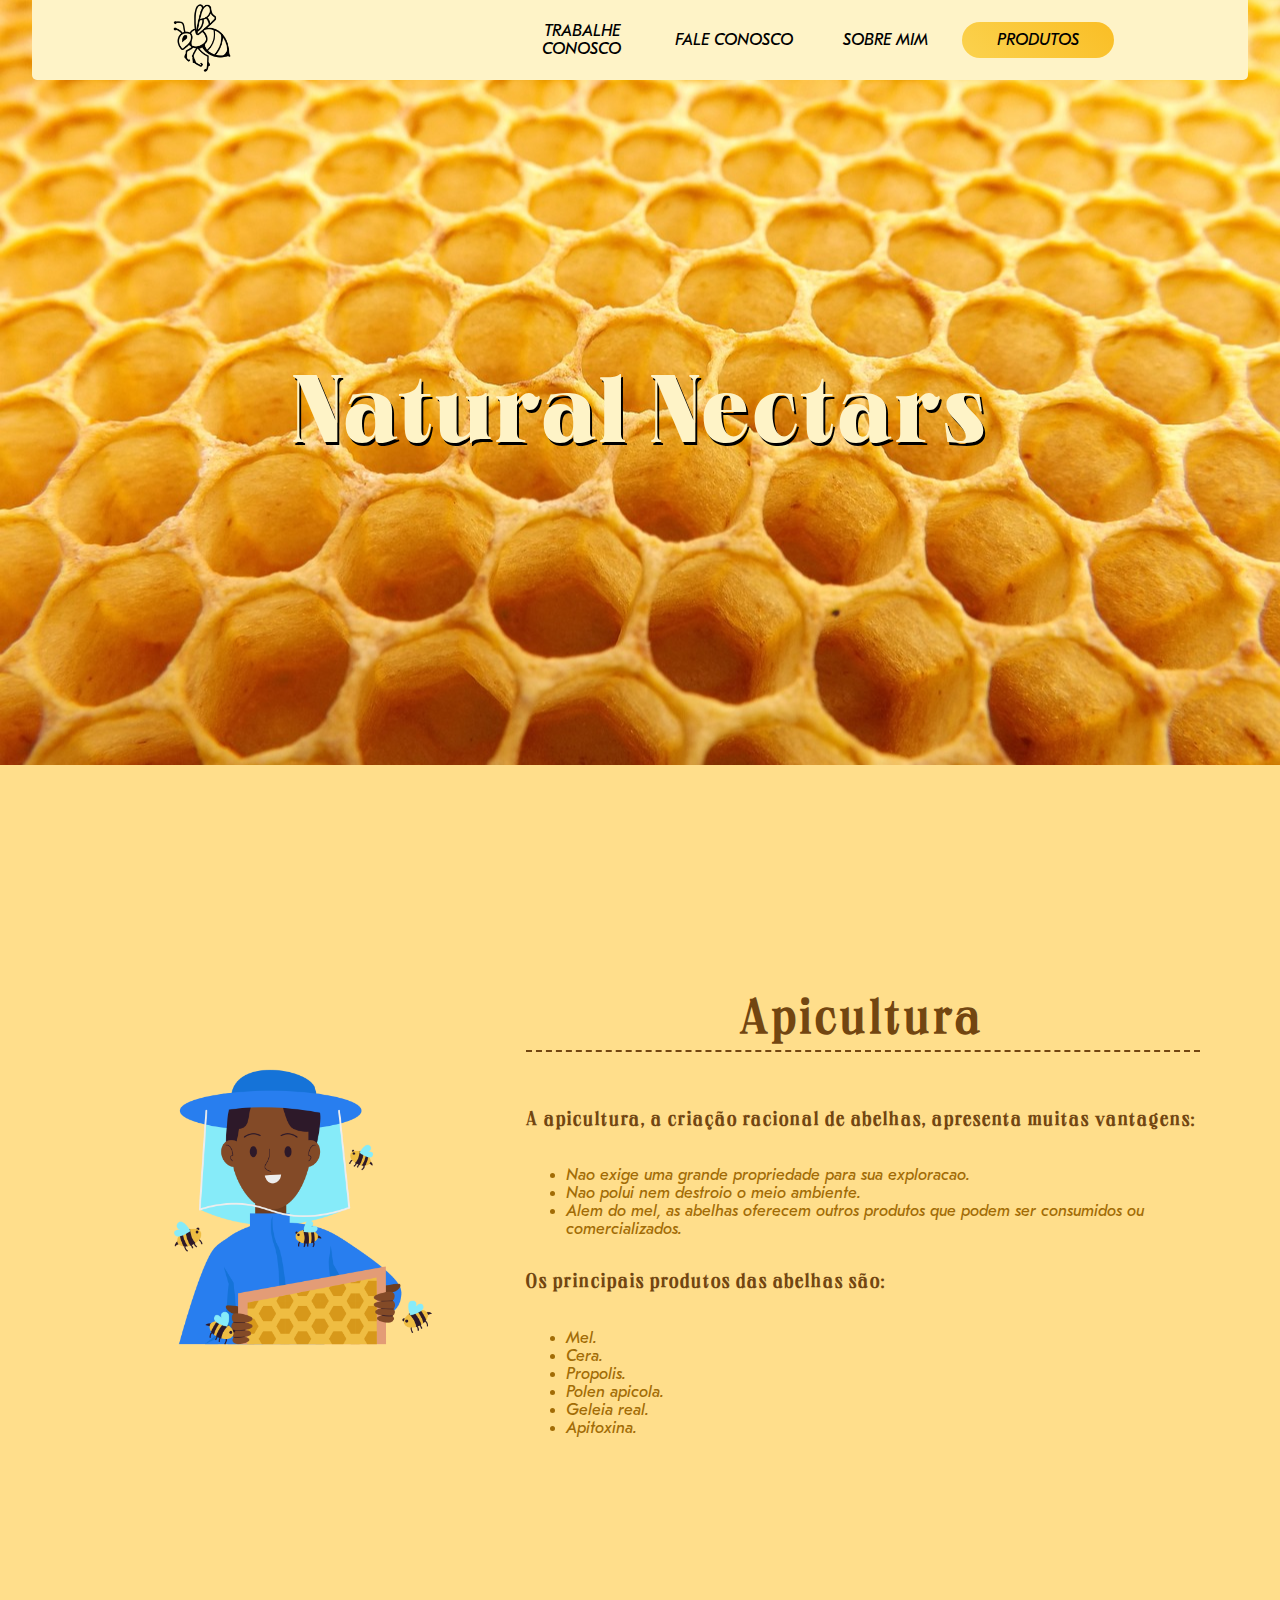
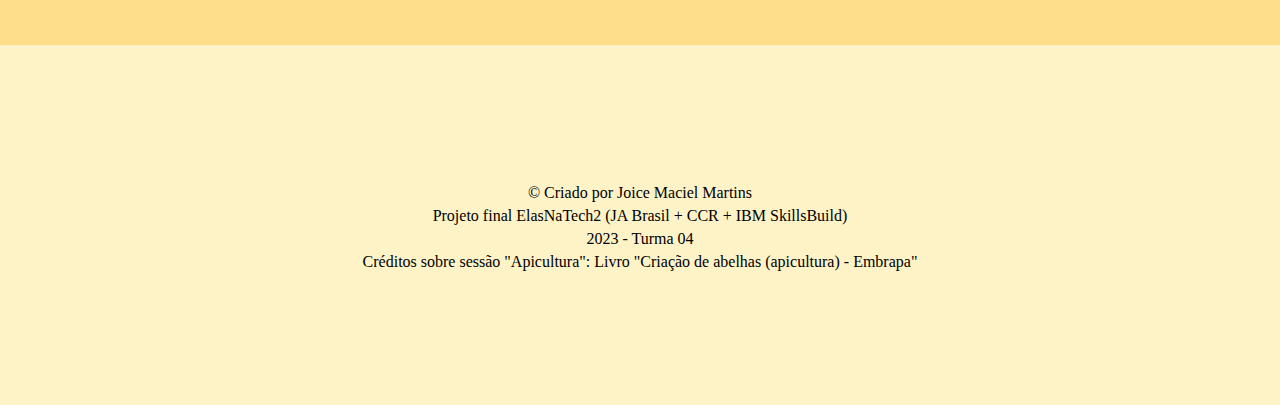
==== commit 9ca14c30: "adicionado menu hamburguer em todas as páginas" ====
--- a/index.html
+++ b/index.html
@@ -1,10 +1,14 @@
 <!DOCTYPE html>
 <html lang="pt-br">
+
 <head>
     <meta charset="UTF-8">
     <meta name="viewport" content="width=device-width, initial-scale=1, minimum-scale=1">
-    <link rel="shortcut icon" href="pets/foto perfil.png">
 
+    <!-- Ícone da página -->
+    <link rel="shortcut icon" href="assets/imagens/bee.png">
+
+    <!-- Estilo geral da página -->
     <link rel="stylesheet" href="assets/estilos/root/root.css">
 
     <!-- Estilo cabeçalho -->
@@ -15,6 +19,9 @@
     <link rel="stylesheet" href="assets/estilos/cabecalho/menu-navegacao-lista__item.css">
     <link rel="stylesheet" href="assets/estilos/cabecalho/container-titulo.css">
     <link rel="stylesheet" href="assets/estilos/cabecalho/titulo-pagina.css">
+
+    <!-- Estilo mobile menu -->
+    <link rel="stylesheet" href="assets/estilos/cabecalho/mobile-menu.css">
 
     <!-- Estilo apicultura -->
     <link rel="stylesheet" href="assets/estilos/index/apicultura/apicultura.css">
@@ -44,11 +51,9 @@
     <link rel="stylesheet" href="assets/estilos/rodape/rodape.css">
     <link rel="stylesheet" href="assets/estilos/rodape/container-rodape.css">
 
-    <!-- Estilo mobile menu -->
-    <link rel="stylesheet" href="assets/estilos/cabecalho/mobile-menu.css">
-
     <title>Natural Nectars</title>
 </head>
+
 <body>
     <header class="cabecalho">
         <nav class="menu-navegacao">
@@ -61,7 +66,7 @@
             </div>
 
             <ul class="menu-navegacao-lista">
-                <li class="menu-navegacao-lista__item"><a href="trabalhe-conosco.html">Trabalhe</a><a>conosco</a></li>
+                <li class="menu-navegacao-lista__item"><a href="trabalhe-conosco.html">Trabalhe</a><a href="trabalhe-conosco.html">conosco</a></li>
                 <li class="menu-navegacao-lista__item"><a href="fale-conosco.html">Fale conosco</a></li>
                 <li class="menu-navegacao-lista__item"><a href="cliente.html">Sobre mim</a></li>
                 <li class="menu-navegacao-lista__item"><a href="produtos.html">Produtos</a></li>
@@ -106,26 +111,16 @@
             </div>
         </article>
 
-        <article class="nossos-produtos">
-            <h2 class="nossos-produtos__titulo">Nossos produtos</h2>
-
-            <div class="container-slider">
-                
-                </div>
-            </div>
-
-            <div class="veja-nossos-produtos">
-                <a class="veja-nossos-produtos__link">Veja nossos produtos</a>
-            </div>
-        </article>
     </main>
     <footer class="rodape">
         <div class="container-rodape">
-            <p>Criado por Joice Maciel Martins - Projeto final ElasNaTech (JA Brasil + CCR + IBM SkillsBuild)</p>
+            <p>&copy; Criado por Joice Maciel Martins</p>
+            <p>Projeto final ElasNaTech2 (JA Brasil + CCR + IBM SkillsBuild)</p>
             <p>2023 - Turma 04</p>
             <p>Créditos sobre sessão "Apicultura": Livro "Criação de abelhas (apicultura) - Embrapa"</p>
         </div>
     </footer>
     <script src="javascript/menu-mobile.js"></script>
 </body>
+
 </html>--- a/assets/estilos/index/apicultura/apicultura.css
+++ b/assets/estilos/index/apicultura/apicultura.css
@@ -2,7 +2,7 @@
     padding: 5rem;
     display: flex;
     height: 80vh;
-    background-color: #fde58a;
+    background-color: #ffde8b;
 }
 
 @media screen and (max-width: 767px) {
--- a/assets/estilos/index/apicultura/apicultura-titulo.css
+++ b/assets/estilos/index/apicultura/apicultura-titulo.css
@@ -3,7 +3,8 @@
     letter-spacing: 5px;
     font-size: 3rem;
     text-align: center;
-    border-bottom: 2px dashed black;
+    border-bottom: 2px dashed #724611;
+    color: #724611;
 }
 
 @font-face {
--- a/assets/estilos/index/apicultura/lista-produtos-abelha__item.css
+++ b/assets/estilos/index/apicultura/lista-produtos-abelha__item.css
@@ -1,5 +1,6 @@
 .lista-produtos-abelha__item {
     font-family: "GT-Eest-regular";
+    color: #a26c06;
 
 }
 
--- a/assets/estilos/index/apicultura/lista-vantagens__item.css
+++ b/assets/estilos/index/apicultura/lista-vantagens__item.css
@@ -1,5 +1,6 @@
 .lista-vantagens__item {
     font-family: "GT-Eest-regular";
+    color: #a26c06;
 }
 
 @font-face {
--- a/assets/estilos/index/apicultura/vantagens-titulo.css
+++ b/assets/estilos/index/apicultura/vantagens-titulo.css
@@ -1,3 +1,7 @@
+.vantagens-titulo {
+    color: #724611;
+}
+
 @media screen and (max-width: 767px) {
     .vantagens-titulo{
         margin-bottom: 0;
--- a/assets/estilos/index/apicultura/principais-produtos-titulo.css
+++ b/assets/estilos/index/apicultura/principais-produtos-titulo.css
@@ -1,3 +1,7 @@
+.principais-produtos-titulo {
+    color: #724611;
+}
+
 @media screen and (max-width: 767px) {
     .principais-produtos-titulo {
         margin-bottom: 0;
--- a/assets/estilos/index/nossos-produtos/container-slider.css
+++ b/assets/estilos/index/nossos-produtos/container-slider.css
@@ -3,9 +3,12 @@
         background-color: #fdfde9;
         border-radius: 10px;
         width: 70%;
-        height: 50%;
+        height: 60%;
         align-items: center;
         justify-content: space-around;
+        background-image: url(../../../imagens/apiary-1866740_1280.jpg);
+        background-size: cover;
+        background-position: center;
 }
 
 @media screen and (max-width: 767px) {
--- a/assets/estilos/index/nossos-produtos/veja-nossos-produtos.css
+++ b/assets/estilos/index/nossos-produtos/veja-nossos-produtos.css
@@ -5,7 +5,7 @@
   display: flex;
   justify-content: center;
   background-image: linear-gradient(45deg, #fbd24e, #fabe25);
-  outline: 2px solid #fabe25;
+  outline: 1.5px solid #fff;
   box-sizing: border-box;
 }
 
--- a/assets/estilos/rodape/rodape.css
+++ b/assets/estilos/rodape/rodape.css
@@ -3,7 +3,7 @@
     display: flex;
     justify-content: center;
     align-items: center;
-    background-color: #fde58a;
+    background-color: #fef3c7;
 }
 
 @media screen and (max-width: 767px) {
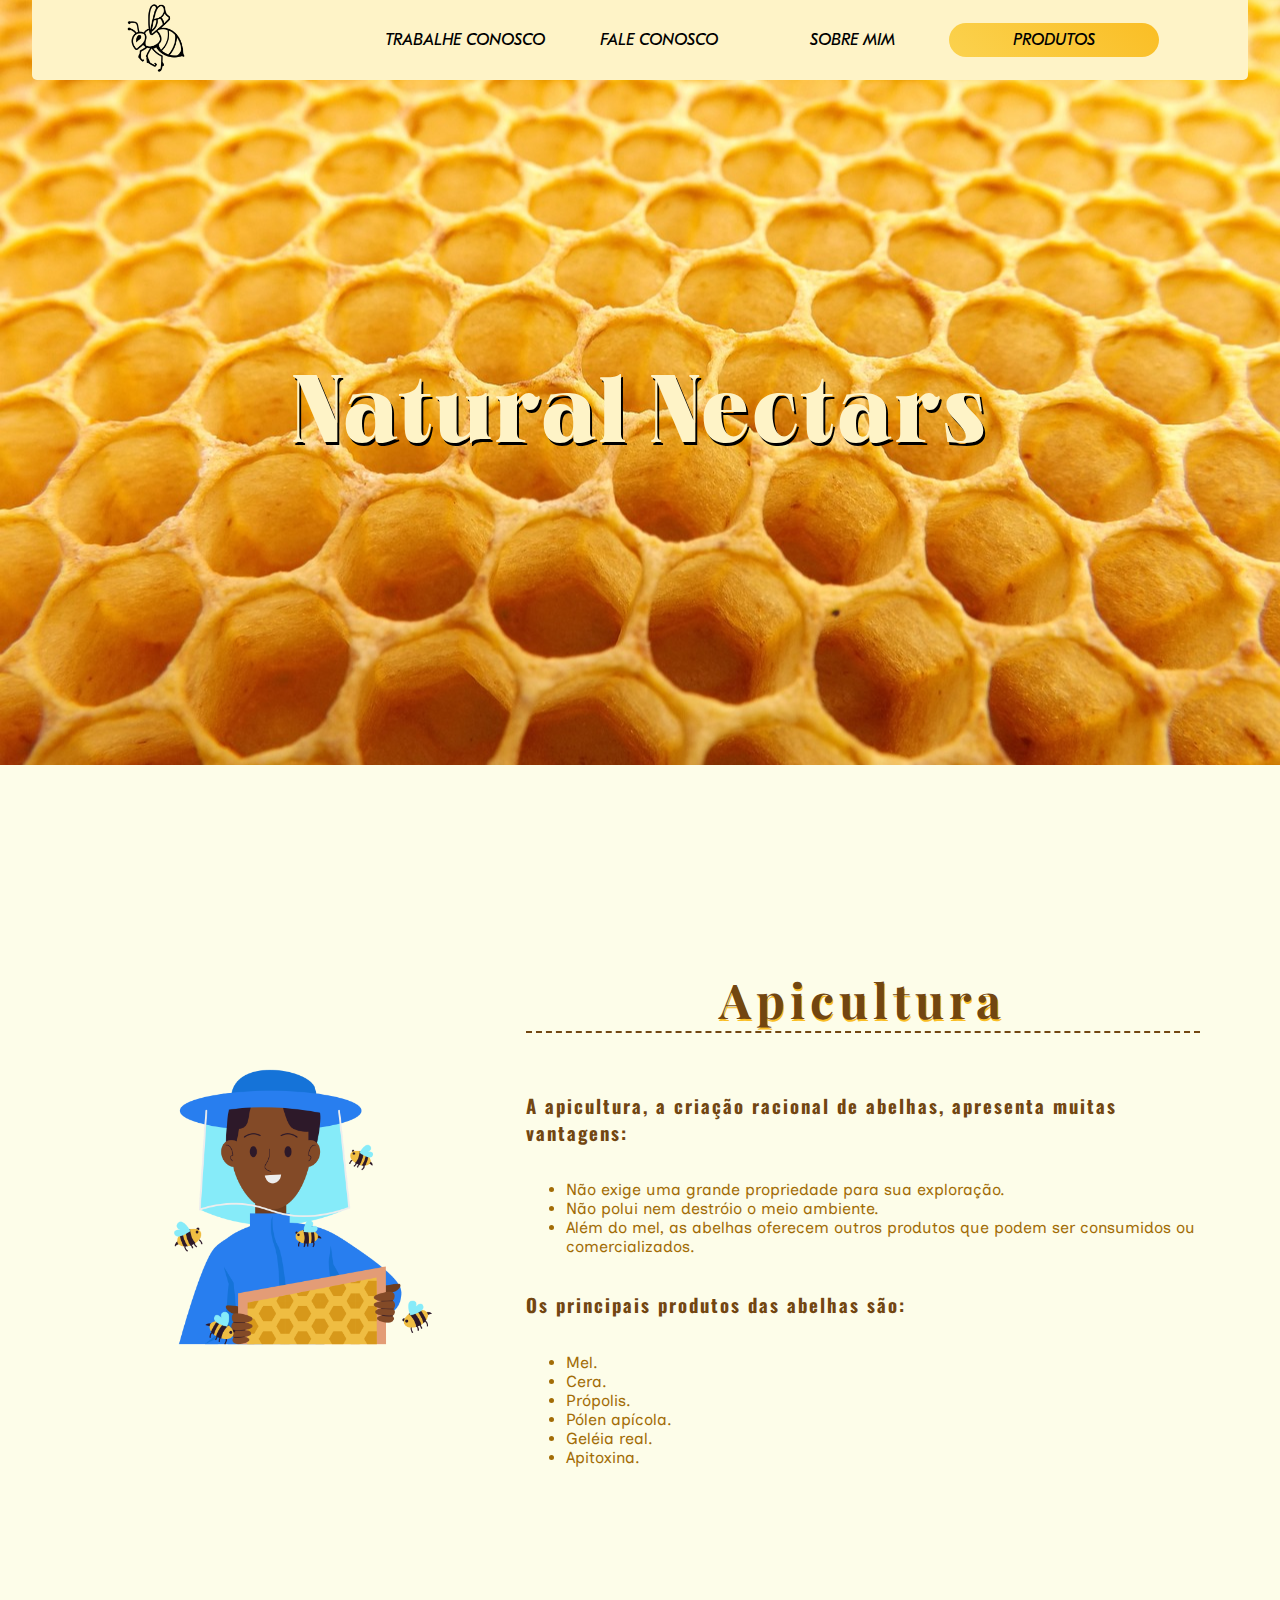
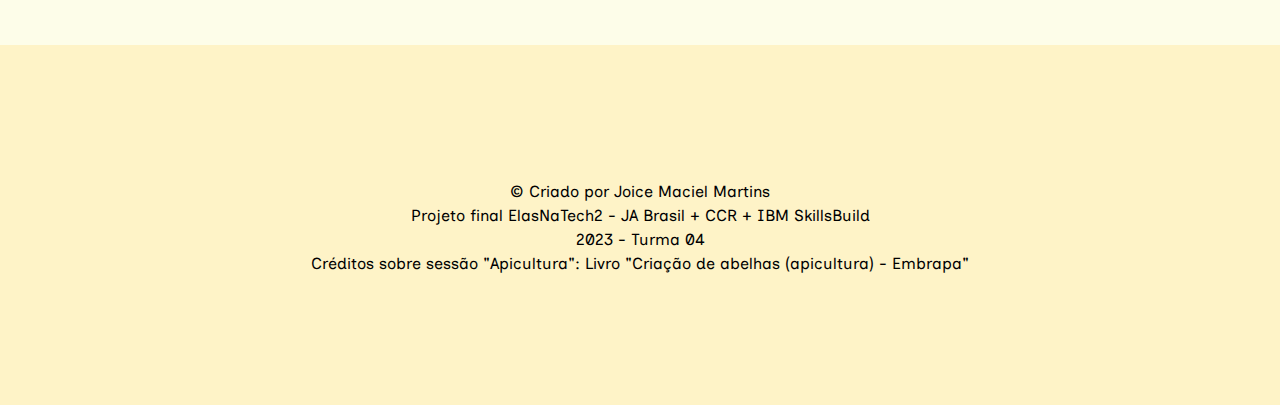
==== commit 6d708e8e: "feita página sobre mim" ====
--- a/index.html
+++ b/index.html
@@ -4,6 +4,13 @@
 <head>
     <meta charset="UTF-8">
     <meta name="viewport" content="width=device-width, initial-scale=1, minimum-scale=1">
+
+    <!-- Fontes -->
+    <link rel="preconnect" href="https://fonts.googleapis.com">
+    <link rel="preconnect" href="https://fonts.gstatic.com" crossorigin>
+    <link
+        href="https://fonts.googleapis.com/css2?family=Inclusive+Sans&family=Oswald:wght@500&family=Playfair+Display:wght@900&display=swap"
+        rel="stylesheet">
 
     <!-- Ícone da página -->
     <link rel="shortcut icon" href="assets/imagens/bee.png">
@@ -24,28 +31,16 @@
     <link rel="stylesheet" href="assets/estilos/cabecalho/mobile-menu.css">
 
     <!-- Estilo apicultura -->
-    <link rel="stylesheet" href="assets/estilos/index/apicultura/apicultura.css">
-    <link rel="stylesheet" href="assets/estilos/index/apicultura/apicultura-texto.css">
-    <link rel="stylesheet" href="assets/estilos/index/apicultura/apicultura-titulo.css">
-    <link rel="stylesheet" href="assets/estilos/index/apicultura/container-descricao-apicultura.css">
-    <link rel="stylesheet" href="assets/estilos/index/apicultura/container-imagem-abelha.css">
-    <link rel="stylesheet" href="assets/estilos/index/apicultura/imagem-abelha.css">
-    <link rel="stylesheet" href="assets/estilos/index/apicultura/lista-produtos-abelha__item.css">
-    <link rel="stylesheet" href="assets/estilos/index/apicultura/lista-vantagens__item.css">
-    <link rel="stylesheet" href="assets/estilos/index/apicultura/vantagens-titulo.css">
-    <link rel="stylesheet" href="assets/estilos/index/apicultura/principais-produtos-titulo.css">
-
-    <!-- Estilo nossos produtos -->
-    <link rel="stylesheet" href="assets/estilos/index/nossos-produtos/nossos-produtos.css">
-    <link rel="stylesheet" href="assets/estilos/index/nossos-produtos/nossos-produtos__titulo.css">
-    <link rel="stylesheet" href="assets/estilos/index/nossos-produtos/container-produtos.css">
-    <link rel="stylesheet" href="assets/estilos/index/nossos-produtos/container-slider.css">
-    <link rel="stylesheet" href="assets/estilos/index/nossos-produtos/container-produto.css">
-    <link rel="stylesheet" href="assets/estilos/index/nossos-produtos/veja-nossos-produtos.css">
-    <link rel="stylesheet" href="assets/estilos/index/nossos-produtos/veja-nossos-produtos__link.css">
-    <link rel="stylesheet" href="assets/estilos/index/nossos-produtos/imagem-produto1.css">
-    <link rel="stylesheet" href="assets/estilos/index/nossos-produtos/titulo-naturais.css">
-    <link rel="stylesheet" href="assets/estilos/index/nossos-produtos/button.css">
+    <link rel="stylesheet" href="assets/estilos/index/apicultura.css">
+    <link rel="stylesheet" href="assets/estilos/index/apicultura-texto.css">
+    <link rel="stylesheet" href="assets/estilos/index/apicultura-titulo.css">
+    <link rel="stylesheet" href="assets/estilos/index/container-descricao-apicultura.css">
+    <link rel="stylesheet" href="assets/estilos/index/container-imagem-abelha.css">
+    <link rel="stylesheet" href="assets/estilos/index/imagem-abelha.css">
+    <link rel="stylesheet" href="assets/estilos/index/lista-produtos-abelha__item.css">
+    <link rel="stylesheet" href="assets/estilos/index/lista-vantagens__item.css">
+    <link rel="stylesheet" href="assets/estilos/index/vantagens-titulo.css">
+    <link rel="stylesheet" href="assets/estilos/index/principais-produtos-titulo.css">
 
     <!-- Estilo rodapé-->
     <link rel="stylesheet" href="assets/estilos/rodape/rodape.css">
@@ -66,7 +61,7 @@
             </div>
 
             <ul class="menu-navegacao-lista">
-                <li class="menu-navegacao-lista__item"><a href="trabalhe-conosco.html">Trabalhe</a><a href="trabalhe-conosco.html">conosco</a></li>
+                <li class="menu-navegacao-lista__item"><a href="trabalhe-conosco.html">Trabalhe conosco</a></li>
                 <li class="menu-navegacao-lista__item"><a href="fale-conosco.html">Fale conosco</a></li>
                 <li class="menu-navegacao-lista__item"><a href="cliente.html">Sobre mim</a></li>
                 <li class="menu-navegacao-lista__item"><a href="produtos.html">Produtos</a></li>
@@ -115,7 +110,7 @@
     <footer class="rodape">
         <div class="container-rodape">
             <p>&copy; Criado por Joice Maciel Martins</p>
-            <p>Projeto final ElasNaTech2 (JA Brasil + CCR + IBM SkillsBuild)</p>
+            <p>Projeto final ElasNaTech2 - JA Brasil + CCR + IBM SkillsBuild</p>
             <p>2023 - Turma 04</p>
             <p>Créditos sobre sessão "Apicultura": Livro "Criação de abelhas (apicultura) - Embrapa"</p>
         </div>
--- a/assets/estilos/cabecalho/menu-navegacao-lista.css
+++ b/assets/estilos/cabecalho/menu-navegacao-lista.css
@@ -2,5 +2,5 @@
     display: flex;
     list-style-type: none;
     padding-left: 0;
-    width: 50%;
+    width: 65%;
 }--- a/assets/estilos/cabecalho/menu-navegacao-lista__item.css
+++ b/assets/estilos/cabecalho/menu-navegacao-lista__item.css
@@ -19,9 +19,14 @@
     color: black;
 }
 
+.menu-navegacao-lista__item a:hover {
+    color:#fabe25;
+}
+
 .menu-navegacao-lista__item:nth-child(4) {
     background-image: linear-gradient(45deg, #fbd24e, #fabe25);
     border-radius: 100px;
+    padding: 0.5rem;
 }
 
 @font-face {
--- a/assets/estilos/index/apicultura.css
+++ b/assets/estilos/index/apicultura.css
@@ -0,0 +1,16 @@
+.apicultura {
+    padding: 5rem;
+    display: flex;
+    height: 80vh;
+    background-color: #fdfde9;
+}
+
+@media screen and (max-width: 767px) {
+    .apicultura {
+        padding: 1rem;
+        flex-direction: column;
+        align-items: center;
+        justify-content: center;
+        height: 100vh;
+    }
+}--- a/assets/estilos/index/apicultura-titulo.css
+++ b/assets/estilos/index/apicultura-titulo.css
@@ -0,0 +1,20 @@
+.apicultura-titulo {
+    font-family: 'Playfair Display', serif;
+    letter-spacing: 5px;
+    font-size: 3rem;
+    text-align: center;
+    border-bottom: 2px dashed #724611;
+    color: #724611;
+    text-shadow: 1px 2px #fabe25;
+}
+
+@font-face {
+    font-family: 'PPNeueWorld-regular';
+    src: url(../../fonts/PPNeueWorld-Regular.otf);
+}
+
+@media screen and (max-width: 767px) {
+    .apicultura-titulo{
+        margin-top: 0;
+    }
+}--- a/assets/estilos/index/container-descricao-apicultura.css
+++ b/assets/estilos/index/container-descricao-apicultura.css
@@ -0,0 +1,13 @@
+.container-descricao-apicultura {
+    width: 65%;
+    display: flex;
+    flex-direction: column;
+    justify-content: center;
+}
+
+@media screen and (max-width: 767px) {
+    .container-descricao-apicultura{
+        width: 100%;
+        height: 50%;
+    }
+}--- a/assets/estilos/index/container-imagem-abelha.css
+++ b/assets/estilos/index/container-imagem-abelha.css
@@ -0,0 +1,14 @@
+.container-imagem-abelha {
+    width: 43%;
+    display: flex;
+    justify-content: center;
+    align-items: center;
+}
+
+@media screen and (max-width: 767px) {
+    .container-imagem-abelha {
+        height: 30%;
+        width: 80%;
+        margin-bottom: 1rem;
+    }
+}--- a/assets/estilos/index/imagem-abelha.css
+++ b/assets/estilos/index/imagem-abelha.css
@@ -0,0 +1,14 @@
+.imagem-abelha {
+    width: 70%;
+    height: 80%;
+    background-image: url(../../imagens/colmeia.png);
+    background-position: center;
+    background-repeat: no-repeat;
+    background-size: contain;
+}
+
+@media screen and (max-width: 767px) {
+    .imagem-abelha{
+        height: 100%;
+    }
+}--- a/assets/estilos/index/lista-produtos-abelha__item.css
+++ b/assets/estilos/index/lista-produtos-abelha__item.css
@@ -0,0 +1,10 @@
+.lista-produtos-abelha__item {
+    font-family: 'Inclusive Sans', sans-serif;
+    color: #a26c06;
+
+}
+
+@font-face {
+    font-family: "GT-Eest-regular";
+    src: url(../../../fonts/GT-Eesti-Text-Regular-Italic-Trial.woff2);
+}--- a/assets/estilos/index/lista-vantagens__item.css
+++ b/assets/estilos/index/lista-vantagens__item.css
@@ -0,0 +1,9 @@
+.lista-vantagens__item {
+    font-family: 'Inclusive Sans', sans-serif;
+    color: #a26c06;
+}
+
+@font-face {
+    font-family: "GT-Eest-regular";
+    src: url(../../fonts/GT-Eesti-Text-Regular-Italic-Trial.woff2);
+}--- a/assets/estilos/index/vantagens-titulo.css
+++ b/assets/estilos/index/vantagens-titulo.css
@@ -0,0 +1,11 @@
+.vantagens-titulo {
+    color: #724611;
+    font-family: "Oswald", sans-serif;
+}
+
+@media screen and (max-width: 767px) {
+    .vantagens-titulo{
+        margin-bottom: 0;
+        text-align: center;
+    }
+}--- a/assets/estilos/index/principais-produtos-titulo.css
+++ b/assets/estilos/index/principais-produtos-titulo.css
@@ -0,0 +1,10 @@
+.principais-produtos-titulo {
+    color: #724611;
+    font-family: "Oswald", sans-serif;
+}
+
+@media screen and (max-width: 767px) {
+    .principais-produtos-titulo {
+        margin-bottom: 0;
+    }
+}--- a/assets/estilos/rodape/container-rodape.css
+++ b/assets/estilos/rodape/container-rodape.css
@@ -8,6 +8,7 @@
 .container-rodape p {
     margin: 0;
     margin-top: 5px;
+    font-family: 'Inclusive Sans', sans-serif;
 }
 
 @media screen and (max-width: 767px) {
